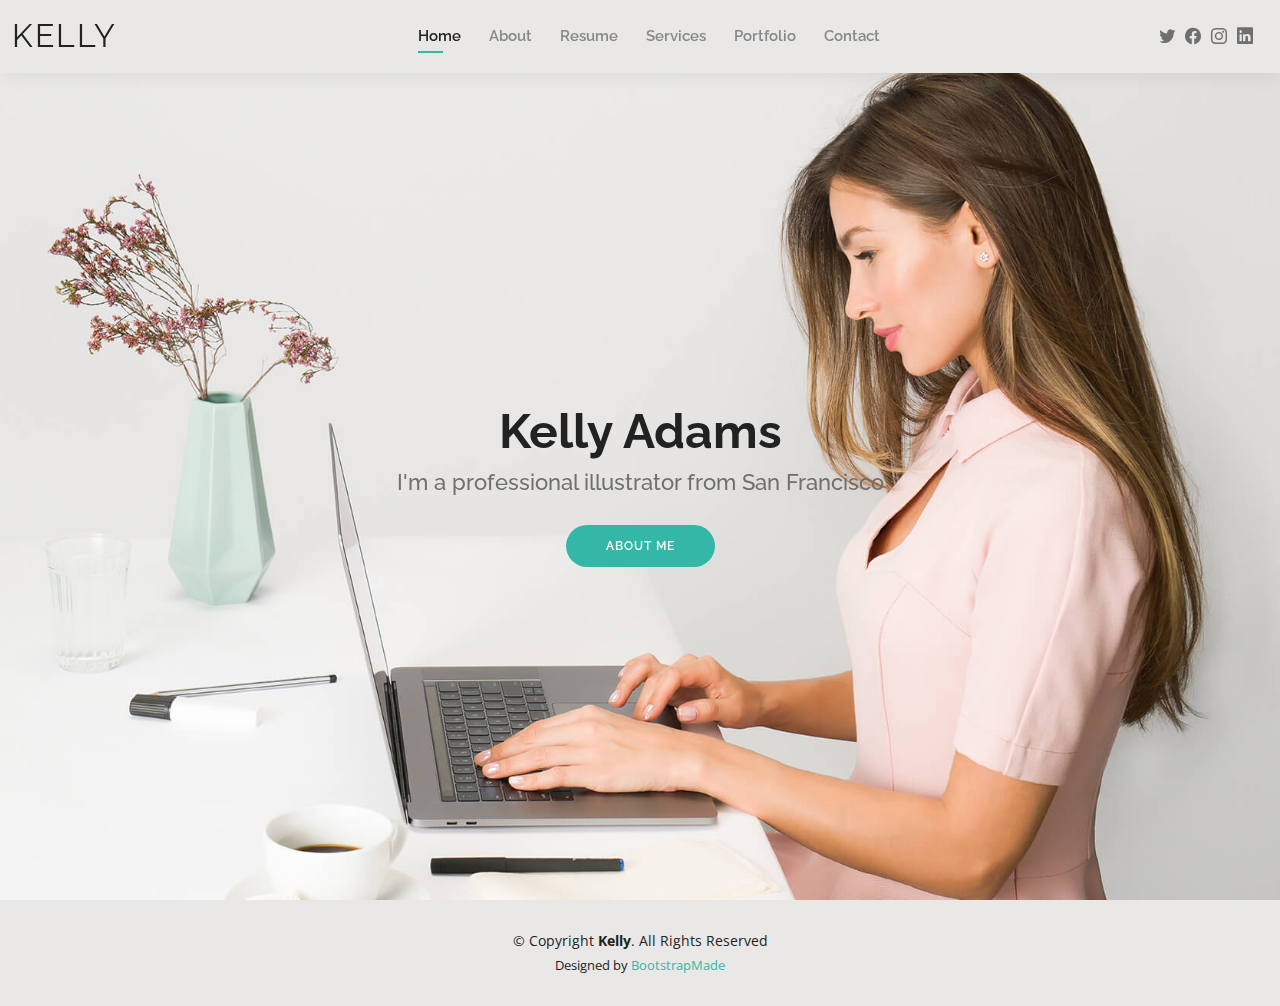
==== template/Kelly/index.html @ 7ccb5e76 "trying a template" ====
<!DOCTYPE html>
<html lang="en">

<head>
  <meta charset="utf-8">
  <meta content="width=device-width, initial-scale=1.0" name="viewport">

  <title>Kelly Bootstrap Template - Index</title>
  <meta content="" name="description">
  <meta content="" name="keywords">

  <!-- Favicons -->
  <link href="assets/img/favicon.png" rel="icon">
  <link href="assets/img/apple-touch-icon.png" rel="apple-touch-icon">

  <!-- Google Fonts -->
  <link href="https://fonts.googleapis.com/css?family=Open+Sans:300,300i,400,400i,600,600i,700,700i|Raleway:300,300i,400,400i,500,500i,600,600i,700,700i|Poppins:300,300i,400,400i,500,500i,600,600i,700,700i" rel="stylesheet">

  <!-- Vendor CSS Files -->
  <link href="assets/vendor/aos/aos.css" rel="stylesheet">
  <link href="assets/vendor/bootstrap/css/bootstrap.min.css" rel="stylesheet">
  <link href="assets/vendor/bootstrap-icons/bootstrap-icons.css" rel="stylesheet">
  <link href="assets/vendor/boxicons/css/boxicons.min.css" rel="stylesheet">
  <link href="assets/vendor/glightbox/css/glightbox.min.css" rel="stylesheet">
  <link href="assets/vendor/swiper/swiper-bundle.min.css" rel="stylesheet">

  <!-- Template Main CSS File -->
  <link href="assets/css/style.css" rel="stylesheet">

  <!-- =======================================================
  * Template Name: Kelly - v4.1.0
  * Template URL: https://bootstrapmade.com/kelly-free-bootstrap-cv-resume-html-template/
  * Author: BootstrapMade.com
  * License: https://bootstrapmade.com/license/
  ======================================================== -->
</head>

<body>

  <!-- ======= Header ======= -->
  <header id="header" class="fixed-top">
    <div class="container-fluid d-flex justify-content-between align-items-center">

      <h1 class="logo me-auto me-lg-0"><a href="index.html">Kelly</a></h1>
      <!-- Uncomment below if you prefer to use an image logo -->
      <!-- <a href="index.html" class="logo"><img src="assets/img/logo.png" alt="" class="img-fluid"></a>-->

      <nav id="navbar" class="navbar order-last order-lg-0">
        <ul>
          <li><a class="active" href="index.html">Home</a></li>
          <li><a href="about.html">About</a></li>
          <li><a href="resume.html">Resume</a></li>
          <li><a href="services.html">Services</a></li>
          <li><a href="portfolio.html">Portfolio</a></li>
          <li><a href="contact.html">Contact</a></li>
        </ul>
        <i class="bi bi-list mobile-nav-toggle"></i>
      </nav><!-- .navbar -->

      <div class="header-social-links">
        <a href="#" class="twitter"><i class="bi bi-twitter"></i></a>
        <a href="#" class="facebook"><i class="bi bi-facebook"></i></a>
        <a href="#" class="instagram"><i class="bi bi-instagram"></i></a>
        <a href="#" class="linkedin"><i class="bi bi-linkedin"></i></i></a>
      </div>

    </div>

  </header><!-- End Header -->

  <!-- ======= Hero Section ======= -->
  <section id="hero" class="d-flex align-items-center">
    <div class="container d-flex flex-column align-items-center" data-aos="zoom-in" data-aos-delay="100">
      <h1>Kelly Adams</h1>
      <h2>I'm a professional illustrator from San Francisco</h2>
      <a href="about.html" class="btn-about">About Me</a>
    </div>
  </section><!-- End Hero -->

  <!-- ======= Footer ======= -->
  <footer id="footer">
    <div class="container">
      <div class="copyright">
        &copy; Copyright <strong><span>Kelly</span></strong>. All Rights Reserved
      </div>
      <div class="credits">
        <!-- All the links in the footer should remain intact. -->
        <!-- You can delete the links only if you purchased the pro version. -->
        <!-- Licensing information: https://bootstrapmade.com/license/ -->
        <!-- Purchase the pro version with working PHP/AJAX contact form: https://bootstrapmade.com/kelly-free-bootstrap-cv-resume-html-template/ -->
        Designed by <a href="https://bootstrapmade.com/">BootstrapMade</a>
      </div>
    </div>
  </footer><!-- End  Footer -->

  <div id="preloader"></div>
  <a href="#" class="back-to-top d-flex align-items-center justify-content-center"><i class="bi bi-arrow-up-short"></i></a>

  <!-- Vendor JS Files -->
  <script src="assets/vendor/aos/aos.js"></script>
  <script src="assets/vendor/bootstrap/js/bootstrap.bundle.min.js"></script>
  <script src="assets/vendor/glightbox/js/glightbox.min.js"></script>
  <script src="assets/vendor/isotope-layout/isotope.pkgd.min.js"></script>
  <script src="assets/vendor/php-email-form/validate.js"></script>
  <script src="assets/vendor/purecounter/purecounter.js"></script>
  <script src="assets/vendor/swiper/swiper-bundle.min.js"></script>
  <script src="assets/vendor/waypoints/noframework.waypoints.js"></script>

  <!-- Template Main JS File -->
  <script src="assets/js/main.js"></script>

</body>

</html>
---- template/Kelly/assets/css/style.css ----
/**
* Template Name: Kelly - v4.1.0
* Template URL: https://bootstrapmade.com/kelly-free-bootstrap-cv-resume-html-template/
* Author: BootstrapMade.com
* License: https://bootstrapmade.com/license/
*/

/*--------------------------------------------------------------
# General
--------------------------------------------------------------*/
body {
  font-family: "Open Sans", sans-serif;
  color: #444444;
}

a {
  color: #34b7a7;
  text-decoration: none;
}

a:hover {
  color: #51cdbe;
  text-decoration: none;
}

h1, h2, h3, h4, h5, h6 {
  font-family: "Raleway", sans-serif;
}

#main {
  margin-top: 50px;
}

@media (max-width: 992px) {
  #main {
    margin-top: 30px;
  }
}

/*--------------------------------------------------------------
# Preloader
--------------------------------------------------------------*/
#preloader {
  position: fixed;
  top: 0;
  left: 0;
  right: 0;
  bottom: 0;
  z-index: 9999;
  overflow: hidden;
  background: #fff;
}

#preloader:before {
  content: "";
  position: fixed;
  top: calc(50% - 30px);
  left: calc(50% - 30px);
  border: 6px solid #34b7a7;
  border-top-color: #dcf5f2;
  border-radius: 50%;
  width: 60px;
  height: 60px;
  -webkit-animation: animate-preloader 1s linear infinite;
  animation: animate-preloader 1s linear infinite;
}

@-webkit-keyframes animate-preloader {
  0% {
    transform: rotate(0deg);
  }
  100% {
    transform: rotate(360deg);
  }
}

@keyframes animate-preloader {
  0% {
    transform: rotate(0deg);
  }
  100% {
    transform: rotate(360deg);
  }
}

/*--------------------------------------------------------------
# Back to top button
--------------------------------------------------------------*/
.back-to-top {
  position: fixed;
  visibility: hidden;
  opacity: 0;
  right: 15px;
  bottom: 15px;
  z-index: 996;
  background: #34b7a7;
  width: 40px;
  height: 40px;
  border-radius: 50px;
  transition: all 0.4s;
}

.back-to-top i {
  font-size: 24px;
  color: #fff;
  line-height: 0;
}

.back-to-top:hover {
  background: #49cbbb;
  color: #fff;
}

.back-to-top.active {
  visibility: visible;
  opacity: 1;
}

/*--------------------------------------------------------------
# Header
--------------------------------------------------------------*/
#header {
  background: #e9e8e6;
  box-shadow: 0px 0px 25px 0 rgba(0, 0, 0, 0.08);
  z-index: 997;
  padding: 15px 0;
}

#header .logo {
  font-size: 32px;
  margin: 0;
  padding: 0;
  line-height: 1;
  font-weight: 400;
  letter-spacing: 2px;
  text-transform: uppercase;
}

#header .logo a {
  color: #222222;
}

#header .logo img {
  max-height: 40px;
}

@media (max-width: 992px) {
  #header .logo {
    font-size: 28px;
  }
}

/*--------------------------------------------------------------
# Header Social Links
--------------------------------------------------------------*/
.header-social-links {
  padding-right: 15px;
}

.header-social-links a {
  color: #6f6f6f;
  padding-left: 6px;
  display: inline-block;
  line-height: 0px;
  transition: 0.3s;
  font-size: 16px;
}

.header-social-links a:hover {
  color: #34b7a7;
}

/*--------------------------------------------------------------
# Navigation Menu
--------------------------------------------------------------*/
/**
* Desktop Navigation 
*/
.navbar {
  padding: 0;
}

.navbar ul {
  margin: 0;
  padding: 0;
  display: flex;
  list-style: none;
  align-items: center;
}

.navbar li {
  position: relative;
  padding: 10px 0 10px 28px;
}

.navbar a {
  display: flex;
  align-items: center;
  justify-content: space-between;
  font-family: "Raleway", sans-serif;
  font-size: 15px;
  font-weight: 600;
  color: #888888;
  white-space: nowrap;
  transition: 0.3s;
  position: relative;
}

.navbar a i {
  font-size: 12px;
  line-height: 0;
  margin-left: 5px;
}

.navbar > ul > li > a:before {
  content: "";
  position: absolute;
  width: 0;
  height: 2px;
  bottom: -5px;
  left: 0;
  background-color: #34b7a7;
  visibility: hidden;
  width: 0px;
  transition: all 0.3s ease-in-out 0s;
}

.navbar a:hover:before, .navbar li:hover > a:before, .navbar .active:before {
  visibility: visible;
  width: 25px;
}

.navbar a:hover, .navbar .active, .navbar li:hover > a {
  color: #222222;
}

.navbar .dropdown ul {
  display: block;
  position: absolute;
  left: 14px;
  top: calc(100% + 30px);
  margin: 0;
  padding: 10px 0;
  z-index: 99;
  opacity: 0;
  visibility: hidden;
  background: #fff;
  box-shadow: 0px 0px 30px rgba(127, 137, 161, 0.25);
  transition: 0.3s;
  border-radius: 4px;
}

.navbar .dropdown ul li {
  min-width: 200px;
  padding: 0;
}

.navbar .dropdown ul a {
  padding: 10px 20px;
  font-size: 15px;
  text-transform: none;
  font-weight: 600;
}

.navbar .dropdown ul a i {
  font-size: 12px;
}

.navbar .dropdown ul a:hover, .navbar .dropdown ul .active:hover, .navbar .dropdown ul li:hover > a {
  color: #34b7a7;
}

.navbar .dropdown:hover > ul {
  opacity: 1;
  top: 100%;
  visibility: visible;
}

.navbar .dropdown .dropdown ul {
  top: 0;
  left: calc(100% - 30px);
  visibility: hidden;
}

.navbar .dropdown .dropdown:hover > ul {
  opacity: 1;
  top: 0;
  left: 100%;
  visibility: visible;
}

@media (max-width: 1366px) {
  .navbar .dropdown .dropdown ul {
    left: -90%;
  }
  .navbar .dropdown .dropdown:hover > ul {
    left: -100%;
  }
}

/**
* Mobile Navigation 
*/
.mobile-nav-toggle {
  color: #222222;
  font-size: 28px;
  cursor: pointer;
  display: none;
  line-height: 0;
  transition: 0.5s;
}

.mobile-nav-toggle.bi-x {
  color: #fff;
}

@media (max-width: 991px) {
  .mobile-nav-toggle {
    display: block;
  }
  .navbar ul {
    display: none;
  }
}

.navbar-mobile {
  position: fixed;
  overflow: hidden;
  top: 0;
  right: 0;
  left: 0;
  bottom: 0;
  background: rgba(9, 9, 9, 0.9);
  transition: 0.3s;
  z-index: 999;
}

.navbar-mobile .mobile-nav-toggle {
  position: absolute;
  top: 15px;
  right: 15px;
}

.navbar-mobile ul {
  display: block;
  position: absolute;
  top: 55px;
  right: 15px;
  bottom: 15px;
  left: 15px;
  padding: 10px 0;
  border-radius: 10px;
  background-color: #fff;
  overflow-y: auto;
  transition: 0.3s;
}

.navbar-mobile a {
  font-size: 15px;
  padding-right: 15px;
  color: #222222;
}

.navbar-mobile a:hover, .navbar-mobile .active, .navbar-mobile li:hover > a {
  color: #34b7a7;
}

.navbar-mobile .getstarted {
  margin: 15px;
}

.navbar-mobile .dropdown ul {
  position: static;
  display: none;
  margin: 10px 20px;
  padding: 10px 0;
  z-index: 99;
  opacity: 1;
  visibility: visible;
  background: #fff;
  box-shadow: 0px 0px 30px rgba(127, 137, 161, 0.25);
}

.navbar-mobile .dropdown ul li {
  min-width: 200px;
}

.navbar-mobile .dropdown ul a {
  padding: 10px 20px;
}

.navbar-mobile .dropdown ul a i {
  font-size: 12px;
}

.navbar-mobile .dropdown ul a:hover, .navbar-mobile .dropdown ul .active:hover, .navbar-mobile .dropdown ul li:hover > a {
  color: #34b7a7;
}

.navbar-mobile .dropdown > .dropdown-active {
  display: block;
}

/*--------------------------------------------------------------
# Hero Section
--------------------------------------------------------------*/
#hero {
  width: 100%;
  height: 100vh;
  background: url("../img/hero-bg.jpg") top right;
  background-size: cover;
}

#hero .container {
  padding-top: 70px;
  position: relative;
}

@media (max-width: 992px) {
  #hero .container {
    padding-top: 58px;
  }
}

#hero h1 {
  margin: 0;
  font-size: 48px;
  font-weight: 700;
  line-height: 56px;
  color: #222222;
}

#hero h2 {
  color: #6f6f6f;
  margin: 10px 0 0 0;
  font-size: 22px;
}

#hero .btn-about {
  font-family: "Raleway", sans-serif;
  text-transform: uppercase;
  font-weight: 600;
  font-size: 12px;
  letter-spacing: 1px;
  display: inline-block;
  padding: 12px 40px;
  border-radius: 50px;
  transition: 0.5s;
  margin-top: 30px;
  color: #fff;
  background: #34b7a7;
}

#hero .btn-about:hover {
  background: #3dc8b7;
}

@media (min-width: 1024px) {
  #hero {
    background-attachment: fixed;
  }
}

@media (max-width: 992px) {
  #hero:before {
    content: "";
    background: rgba(255, 255, 255, 0.8);
    position: absolute;
    bottom: 0;
    top: 0;
    left: 0;
    right: 0;
  }
  #hero h1 {
    font-size: 28px;
    line-height: 36px;
  }
  #hero h2 {
    font-size: 18px;
    line-height: 24px;
  }
}

/*--------------------------------------------------------------
# Sections General
--------------------------------------------------------------*/
section {
  padding: 60px 0;
}

.section-bg {
  background-color: #e7f8f6;
}

.section-title {
  text-align: center;
  padding-bottom: 30px;
}

.section-title h2 {
  font-size: 32px;
  font-weight: bold;
  text-transform: uppercase;
  margin-bottom: 20px;
  padding-bottom: 20px;
  position: relative;
}

.section-title h2::after {
  content: '';
  position: absolute;
  display: block;
  width: 50px;
  height: 3px;
  background: #34b7a7;
  bottom: 0;
  left: calc(50% - 25px);
}

.section-title p {
  margin-bottom: 0;
}

/*--------------------------------------------------------------
# Cta
--------------------------------------------------------------*/
.cta {
  background: linear-gradient(rgba(0, 0, 0, 0.6), rgba(0, 0, 0, 0.6)), url("../img/bg-1.jpg") fixed center center;
  background-size: cover;
  padding: 80px 0;
}

.cta h3 {
  color: #fff;
  font-size: 28px;
  font-weight: 700;
}

.cta p {
  color: #fff;
}

.cta .cta-btn {
  font-family: "Raleway", sans-serif;
  text-transform: uppercase;
  font-weight: 500;
  font-size: 16px;
  letter-spacing: 1px;
  display: inline-block;
  padding: 8px 20px;
  border-radius: 2px;
  transition: 0.5s;
  margin: 10px;
  border: 2px solid #fff;
  color: #fff;
}

.cta .cta-btn:hover {
  background: #34b7a7;
  border: 2px solid #34b7a7;
}

@media (max-width: 1024px) {
  .cta {
    background-attachment: scroll;
  }
}

@media (min-width: 769px) {
  .cta .cta-btn-container {
    display: flex;
    align-items: center;
    justify-content: flex-end;
  }
}

/*--------------------------------------------------------------
# About
--------------------------------------------------------------*/
.about .content h3 {
  font-weight: 700;
  font-size: 26px;
  color: #555555;
}

.about .content ul {
  list-style: none;
  padding: 0;
}

.about .content ul li {
  padding-bottom: 10px;
}

.about .content ul i {
  font-size: 20px;
  padding-right: 2px;
  color: #34b7a7;
}

.about .content p:last-child {
  margin-bottom: 0;
}

/*--------------------------------------------------------------
# Skills
--------------------------------------------------------------*/
.skills .progress {
  height: 60px;
  display: block;
  background: none;
  border-radius: 0;
}

.skills .progress .skill {
  padding: 10px 0;
  margin: 0 0 6px 0;
  text-transform: uppercase;
  display: block;
  font-weight: 600;
  font-family: "Poppins", sans-serif;
  color: #222222;
}

.skills .progress .skill .val {
  float: right;
  font-style: normal;
}

.skills .progress-bar-wrap {
  background: #f3f3f3;
}

.skills .progress-bar {
  width: 1px;
  height: 10px;
  transition: .9s;
  background-color: #34b7a7;
}

/*--------------------------------------------------------------
# Facts
--------------------------------------------------------------*/
.facts .counters span {
  font-size: 48px;
  display: block;
  color: #34b7a7;
}

.facts .counters p {
  padding: 0;
  margin: 0 0 20px 0;
  font-family: "Raleway", sans-serif;
  font-size: 14px;
}

/*--------------------------------------------------------------
# Testimonials
--------------------------------------------------------------*/
.testimonials .section-header {
  margin-bottom: 40px;
}

.testimonials .testimonial-item {
  text-align: center;
}

.testimonials .testimonial-item .testimonial-img {
  width: 120px;
  border-radius: 50%;
  border: 4px solid #fff;
  margin: 0 auto;
}

.testimonials .testimonial-item h3 {
  font-size: 20px;
  font-weight: bold;
  margin: 10px 0 5px 0;
  color: #111;
}

.testimonials .testimonial-item h4 {
  font-size: 14px;
  color: #999;
  margin: 0 0 15px 0;
}

.testimonials .testimonial-item .quote-icon-left, .testimonials .testimonial-item .quote-icon-right {
  color: #c8efea;
  font-size: 26px;
}

.testimonials .testimonial-item .quote-icon-left {
  display: inline-block;
  left: -5px;
  position: relative;
}

.testimonials .testimonial-item .quote-icon-right {
  display: inline-block;
  right: -5px;
  position: relative;
  top: 10px;
}

.testimonials .testimonial-item p {
  font-style: italic;
  margin: 0 auto 15px auto;
}

@media (min-width: 992px) {
  .testimonials .testimonial-item p {
    width: 80%;
  }
}

.testimonials .swiper-pagination {
  margin-top: 20px;
  position: relative;
}

.testimonials .swiper-pagination .swiper-pagination-bullet {
  width: 12px;
  height: 12px;
  background-color: #fff;
  opacity: 1;
  border: 1px solid #34b7a7;
}

.testimonials .swiper-pagination .swiper-pagination-bullet-active {
  background-color: #34b7a7;
}

/*--------------------------------------------------------------
# Resume
--------------------------------------------------------------*/
.resume .resume-title {
  font-size: 26px;
  font-weight: 400;
  margin-top: 20px;
  margin-bottom: 20px;
  color: #222222;
}

.resume .resume-item {
  padding: 0 0 20px 20px;
  margin-top: -2px;
  border-left: 2px solid #34b7a7;
  position: relative;
}

.resume .resume-item h4 {
  line-height: 18px;
  font-size: 18px;
  font-weight: 600;
  font-family: "Poppins", sans-serif;
  color: #1d685f;
  margin-bottom: 10px;
}

.resume .resume-item h5 {
  font-size: 16px;
  background: #effbf9;
  padding: 5px 15px;
  display: inline-block;
  font-weight: 600;
  margin-bottom: 10px;
  color: #34b7a7;
}

.resume .resume-item ul {
  padding-left: 20px;
}

.resume .resume-item ul li {
  padding-bottom: 10px;
}

.resume .resume-item:last-child {
  padding-bottom: 0;
}

.resume .resume-item::before {
  content: "";
  position: absolute;
  width: 16px;
  height: 16px;
  border-radius: 50px;
  left: -9px;
  top: 0;
  background: #fff;
  border: 2px solid #34b7a7;
}

/*--------------------------------------------------------------
# Services
--------------------------------------------------------------*/
.services .icon-box {
  text-align: center;
  padding: 70px 20px 80px 20px;
  transition: all ease-in-out 0.3s;
  background: #fff;
  box-shadow: 0px 0 35px 0 rgba(0, 0, 0, 0.08);
}

.services .icon-box .icon {
  margin: 0 auto;
  width: 100px;
  height: 100px;
  display: flex;
  align-items: center;
  justify-content: center;
  transition: ease-in-out 0.3s;
  position: relative;
}

.services .icon-box .icon i {
  font-size: 36px;
  transition: 0.5s;
  position: relative;
}

.services .icon-box .icon svg {
  position: absolute;
  top: 0;
  left: 0;
}

.services .icon-box .icon svg path {
  transition: 0.5s;
  fill: #f5f5f5;
}

.services .icon-box h4 {
  font-weight: 600;
  margin: 10px 0 15px 0;
  font-size: 22px;
}

.services .icon-box h4 a {
  color: #222222;
  transition: ease-in-out 0.3s;
}

.services .icon-box p {
  line-height: 24px;
  font-size: 14px;
  margin-bottom: 0;
}

.services .iconbox-blue i {
  color: #47aeff;
}

.services .iconbox-blue:hover .icon i {
  color: #fff;
}

.services .iconbox-blue:hover .icon path {
  fill: #47aeff;
}

.services .iconbox-orange i {
  color: #ffa76e;
}

.services .iconbox-orange:hover .icon i {
  color: #fff;
}

.services .iconbox-orange:hover .icon path {
  fill: #ffa76e;
}

.services .iconbox-pink i {
  color: #e80368;
}

.services .iconbox-pink:hover .icon i {
  color: #fff;
}

.services .iconbox-pink:hover .icon path {
  fill: #e80368;
}

.services .iconbox-yellow i {
  color: #ffbb2c;
}

.services .iconbox-yellow:hover .icon i {
  color: #fff;
}

.services .iconbox-yellow:hover .icon path {
  fill: #ffbb2c;
}

.services .iconbox-red i {
  color: #ff5828;
}

.services .iconbox-red:hover .icon i {
  color: #fff;
}

.services .iconbox-red:hover .icon path {
  fill: #ff5828;
}

.services .iconbox-teal i {
  color: #11dbcf;
}

.services .iconbox-teal:hover .icon i {
  color: #fff;
}

.services .iconbox-teal:hover .icon path {
  fill: #11dbcf;
}

/*--------------------------------------------------------------
# Portfolio
--------------------------------------------------------------*/
.portfolio .portfolio-item {
  margin-bottom: 30px;
}

.portfolio #portfolio-flters {
  padding: 0;
  margin: 0 auto 20px auto;
  list-style: none;
  text-align: center;
}

.portfolio #portfolio-flters li {
  cursor: pointer;
  display: inline-block;
  padding: 8px 16px 10px 16px;
  font-size: 13px;
  font-weight: 500;
  line-height: 1;
  text-transform: uppercase;
  color: #444444;
  margin-bottom: 5px;
  transition: all 0.3s ease-in-out;
  border-radius: 50px;
}

.portfolio #portfolio-flters li:hover, .portfolio #portfolio-flters li.filter-active {
  color: #fff;
  background: #34b7a7;
}

.portfolio #portfolio-flters li:last-child {
  margin-right: 0;
}

.portfolio .portfolio-wrap {
  transition: 0.3s;
  position: relative;
  overflow: hidden;
  z-index: 1;
  background: rgba(34, 34, 34, 0.6);
}

.portfolio .portfolio-wrap::before {
  content: "";
  background: rgba(34, 34, 34, 0.6);
  position: absolute;
  left: 0;
  right: 0;
  top: 0;
  bottom: 0;
  transition: all ease-in-out 0.3s;
  z-index: 2;
  opacity: 0;
}

.portfolio .portfolio-wrap img {
  transition: all ease-in-out 0.3s;
}

.portfolio .portfolio-wrap .portfolio-info {
  opacity: 0;
  position: absolute;
  top: 0;
  left: 0;
  right: 0;
  bottom: 0;
  z-index: 3;
  transition: all ease-in-out 0.3s;
  display: flex;
  flex-direction: column;
  justify-content: flex-end;
  align-items: flex-start;
  padding: 20px;
}

.portfolio .portfolio-wrap .portfolio-info h4 {
  font-size: 20px;
  color: #fff;
  font-weight: 600;
}

.portfolio .portfolio-wrap .portfolio-info p {
  color: rgba(255, 255, 255, 0.7);
  font-size: 14px;
  text-transform: uppercase;
  padding: 0;
  margin: 0;
  font-style: italic;
}

.portfolio .portfolio-wrap .portfolio-links {
  text-align: center;
  z-index: 4;
}

.portfolio .portfolio-wrap .portfolio-links a {
  color: #fff;
  margin: 0 5px 0 0;
  font-size: 28px;
  display: inline-block;
  transition: 0.3s;
}

.portfolio .portfolio-wrap .portfolio-links a:hover {
  color: #78d9cd;
}

.portfolio .portfolio-wrap:hover::before {
  opacity: 1;
}

.portfolio .portfolio-wrap:hover img {
  transform: scale(1.2);
}

.portfolio .portfolio-wrap:hover .portfolio-info {
  opacity: 1;
}

/*--------------------------------------------------------------
# Portfolio Details
--------------------------------------------------------------*/
.portfolio-details {
  padding-top: 0;
}

.portfolio-details .portfolio-details-slider img {
  width: 100%;
}

.portfolio-details .portfolio-details-slider .swiper-pagination {
  margin-top: 20px;
  position: relative;
}

.portfolio-details .portfolio-details-slider .swiper-pagination .swiper-pagination-bullet {
  width: 12px;
  height: 12px;
  background-color: #fff;
  opacity: 1;
  border: 1px solid #34b7a7;
}

.portfolio-details .portfolio-details-slider .swiper-pagination .swiper-pagination-bullet-active {
  background-color: #34b7a7;
}

.portfolio-details .portfolio-info {
  padding: 30px;
  box-shadow: 0px 0 30px rgba(34, 34, 34, 0.08);
}

.portfolio-details .portfolio-info h3 {
  font-size: 22px;
  font-weight: 700;
  margin-bottom: 20px;
  padding-bottom: 20px;
  border-bottom: 1px solid #eee;
}

.portfolio-details .portfolio-info ul {
  list-style: none;
  padding: 0;
  font-size: 15px;
}

.portfolio-details .portfolio-info ul li + li {
  margin-top: 10px;
}

.portfolio-details .portfolio-description {
  padding-top: 30px;
}

.portfolio-details .portfolio-description h2 {
  font-size: 26px;
  font-weight: 700;
  margin-bottom: 20px;
}

.portfolio-details .portfolio-description p {
  padding: 0;
}

/*--------------------------------------------------------------
# Contact
--------------------------------------------------------------*/
.contact .info {
  width: 100%;
  background: #fff;
}

.contact .info i {
  font-size: 20px;
  color: #34b7a7;
  float: left;
  width: 44px;
  height: 44px;
  background: #effbf9;
  display: flex;
  justify-content: center;
  align-items: center;
  border-radius: 50px;
  transition: all 0.3s ease-in-out;
}

.contact .info h4 {
  padding: 0 0 0 60px;
  font-size: 22px;
  font-weight: 600;
  margin-bottom: 5px;
  color: #222222;
}

.contact .info p {
  padding: 0 0 0 60px;
  margin-bottom: 0;
  font-size: 14px;
  color: #555555;
}

.contact .info .email, .contact .info .phone {
  margin-top: 40px;
}

.contact .info .email:hover i, .contact .info .address:hover i, .contact .info .phone:hover i {
  background: #34b7a7;
  color: #fff;
}

.contact .php-email-form {
  width: 100%;
  background: #fff;
}

.contact .php-email-form .form-group {
  padding-bottom: 8px;
}

.contact .php-email-form .error-message {
  display: none;
  color: #fff;
  background: #ed3c0d;
  text-align: center;
  padding: 15px;
  font-weight: 600;
}

.contact .php-email-form .sent-message {
  display: none;
  color: #fff;
  background: #18d26e;
  text-align: center;
  padding: 15px;
  font-weight: 600;
}

.contact .php-email-form .loading {
  display: none;
  background: #fff;
  text-align: center;
  padding: 15px;
}

.contact .php-email-form .loading:before {
  content: "";
  display: inline-block;
  border-radius: 50%;
  width: 24px;
  height: 24px;
  margin: 0 10px -6px 0;
  border: 3px solid #18d26e;
  border-top-color: #eee;
  -webkit-animation: animate-loading 1s linear infinite;
  animation: animate-loading 1s linear infinite;
}

.contact .php-email-form input, .contact .php-email-form textarea {
  border-radius: 4px;
  box-shadow: none;
  font-size: 14px;
}

.contact .php-email-form input:focus, .contact .php-email-form textarea:focus {
  border-color: #34b7a7;
}

.contact .php-email-form input {
  height: 44px;
}

.contact .php-email-form textarea {
  padding: 10px 12px;
}

.contact .php-email-form button[type="submit"] {
  background: #34b7a7;
  border: 0;
  padding: 10px 30px 12px 30px;
  color: #fff;
  transition: 0.4s;
  border-radius: 50px;
}

.contact .php-email-form button[type="submit"]:hover {
  background: #3dc8b7;
}

@-webkit-keyframes animate-loading {
  0% {
    transform: rotate(0deg);
  }
  100% {
    transform: rotate(360deg);
  }
}

@keyframes animate-loading {
  0% {
    transform: rotate(0deg);
  }
  100% {
    transform: rotate(360deg);
  }
}

/*--------------------------------------------------------------
# Footer
--------------------------------------------------------------*/
#footer {
  background: #e9e8e6;
  padding: 30px 0;
  color: #222222;
  font-size: 14px;
  text-align: center;
}

#footer .credits {
  padding-top: 5px;
  font-size: 13px;
}

#footer .credits a {
  color: #34b7a7;
}
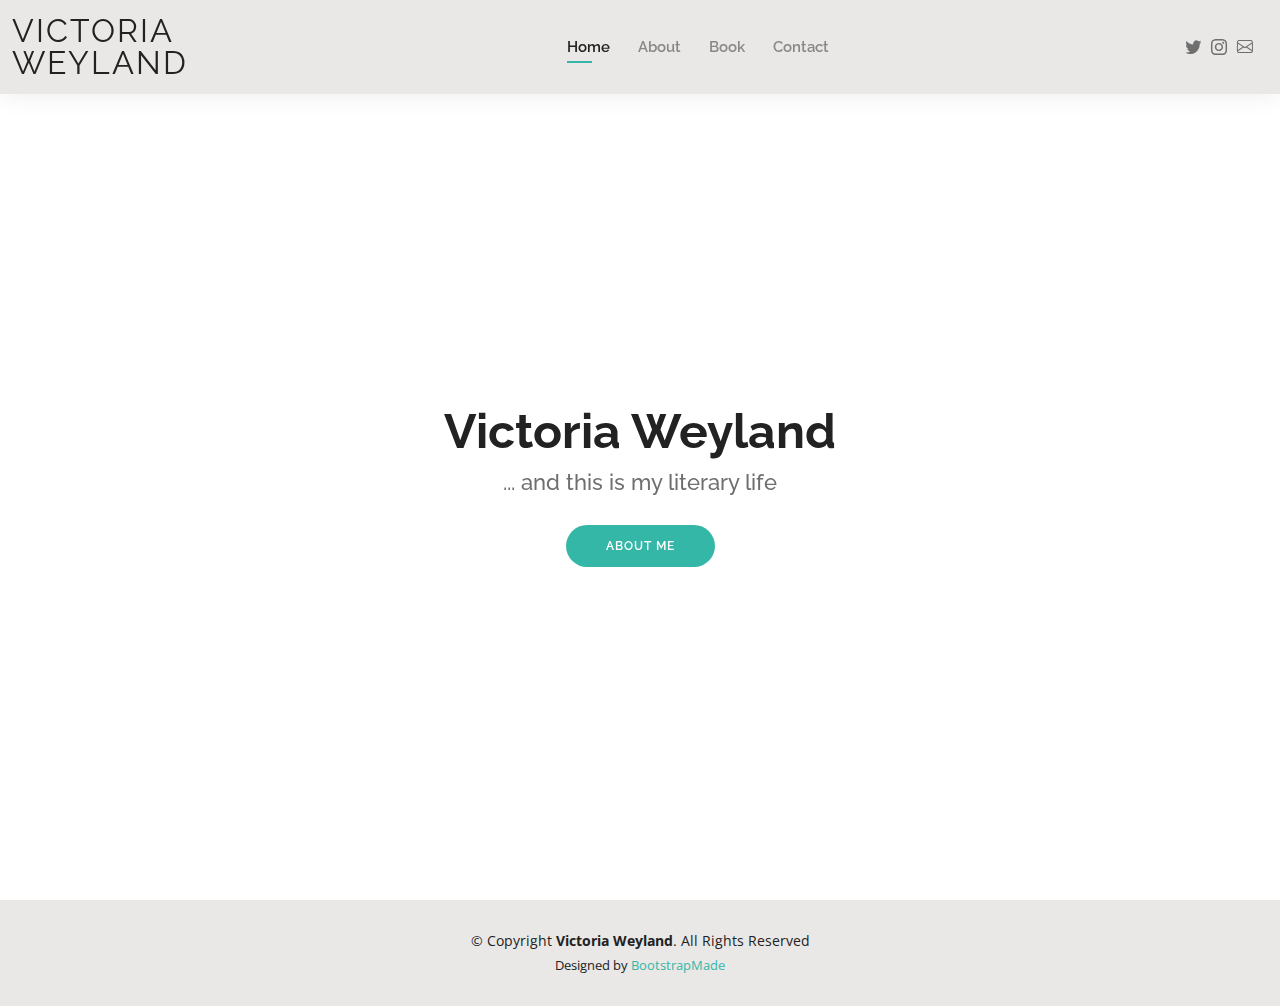
==== commit 45542227: "minimal changes to get skeleton" ====
--- a/template/Kelly/index.html
+++ b/template/Kelly/index.html
@@ -5,13 +5,13 @@
   <meta charset="utf-8">
   <meta content="width=device-width, initial-scale=1.0" name="viewport">
 
-  <title>Kelly Bootstrap Template - Index</title>
-  <meta content="" name="description">
-  <meta content="" name="keywords">
+  <title>Victoria Weyland</title>
+  <meta content="Victoria Weyland Author's Page" name="description">
+  <!-- <meta content="" name="keywords"> -->
 
   <!-- Favicons -->
-  <link href="assets/img/favicon.png" rel="icon">
-  <link href="assets/img/apple-touch-icon.png" rel="apple-touch-icon">
+  <!-- <link href="assets/img/favicon.png" rel="icon"> -->
+  <!-- <link href="assets/img/apple-touch-icon.png" rel="apple-touch-icon"> -->
 
   <!-- Google Fonts -->
   <link href="https://fonts.googleapis.com/css?family=Open+Sans:300,300i,400,400i,600,600i,700,700i|Raleway:300,300i,400,400i,500,500i,600,600i,700,700i|Poppins:300,300i,400,400i,500,500i,600,600i,700,700i" rel="stylesheet">
@@ -41,7 +41,7 @@
   <header id="header" class="fixed-top">
     <div class="container-fluid d-flex justify-content-between align-items-center">
 
-      <h1 class="logo me-auto me-lg-0"><a href="index.html">Kelly</a></h1>
+      <h1 class="logo me-auto me-lg-0"><a href="index.html">Victoria <br/> Weyland</a></h1>
       <!-- Uncomment below if you prefer to use an image logo -->
       <!-- <a href="index.html" class="logo"><img src="assets/img/logo.png" alt="" class="img-fluid"></a>-->
 
@@ -49,9 +49,10 @@
         <ul>
           <li><a class="active" href="index.html">Home</a></li>
           <li><a href="about.html">About</a></li>
-          <li><a href="resume.html">Resume</a></li>
-          <li><a href="services.html">Services</a></li>
-          <li><a href="portfolio.html">Portfolio</a></li>
+          <li><a href="book.html">Book</a></li>
+          <!-- <li><a href="resume.html">Resume</a></li> -->
+          <!-- <li><a href="services.html">Services</a></li> -->
+          <!-- <li><a href="portfolio.html">Portfolio</a></li> -->
           <li><a href="contact.html">Contact</a></li>
         </ul>
         <i class="bi bi-list mobile-nav-toggle"></i>
@@ -59,9 +60,10 @@
 
       <div class="header-social-links">
         <a href="#" class="twitter"><i class="bi bi-twitter"></i></a>
-        <a href="#" class="facebook"><i class="bi bi-facebook"></i></a>
+        <!-- <a href="#" class="facebook"><i class="bi bi-facebook"></i></a> -->
         <a href="#" class="instagram"><i class="bi bi-instagram"></i></a>
-        <a href="#" class="linkedin"><i class="bi bi-linkedin"></i></i></a>
+        <a href="#" class="envelope"><i class="bi bi-envelope"></i></a>
+        <!-- <a href="#" class="linkedin"><i class="bi bi-linkedin"></i></i></a> -->
       </div>
 
     </div>
@@ -71,8 +73,8 @@
   <!-- ======= Hero Section ======= -->
   <section id="hero" class="d-flex align-items-center">
     <div class="container d-flex flex-column align-items-center" data-aos="zoom-in" data-aos-delay="100">
-      <h1>Kelly Adams</h1>
-      <h2>I'm a professional illustrator from San Francisco</h2>
+      <h1>Victoria Weyland</h1>
+      <h2>... and this is my literary life </h2>
       <a href="about.html" class="btn-about">About Me</a>
     </div>
   </section><!-- End Hero -->
@@ -81,7 +83,7 @@
   <footer id="footer">
     <div class="container">
       <div class="copyright">
-        &copy; Copyright <strong><span>Kelly</span></strong>. All Rights Reserved
+        &copy; Copyright <strong><span>Victoria Weyland</span></strong>. All Rights Reserved
       </div>
       <div class="credits">
         <!-- All the links in the footer should remain intact. -->
@@ -111,4 +113,4 @@
 
 </body>
 
-</html>+</html>
--- a/template/Kelly/assets/css/style.css
+++ b/template/Kelly/assets/css/style.css
@@ -1,12 +1,12 @@
-/**
-* Template Name: Kelly - v4.1.0
-* Template URL: https://bootstrapmade.com/kelly-free-bootstrap-cv-resume-html-template/
-* Author: BootstrapMade.com
-* License: https://bootstrapmade.com/license/
-*/
-
-/*--------------------------------------------------------------
-# General
+/**
+* Template Name: Kelly - v4.1.0
+* Template URL: https://bootstrapmade.com/kelly-free-bootstrap-cv-resume-html-template/
+* Author: BootstrapMade.com
+* License: https://bootstrapmade.com/license/
+*/
+
+/*--------------------------------------------------------------
+# General
 --------------------------------------------------------------*/
 body {
   font-family: "Open Sans", sans-serif;
@@ -37,8 +37,8 @@
   }
 }
 
-/*--------------------------------------------------------------
-# Preloader
+/*--------------------------------------------------------------
+# Preloader
 --------------------------------------------------------------*/
 #preloader {
   position: fixed;
@@ -83,8 +83,8 @@
   }
 }
 
-/*--------------------------------------------------------------
-# Back to top button
+/*--------------------------------------------------------------
+# Back to top button
 --------------------------------------------------------------*/
 .back-to-top {
   position: fixed;
@@ -116,8 +116,8 @@
   opacity: 1;
 }
 
-/*--------------------------------------------------------------
-# Header
+/*--------------------------------------------------------------
+# Header
 --------------------------------------------------------------*/
 #header {
   background: #e9e8e6;
@@ -150,8 +150,8 @@
   }
 }
 
-/*--------------------------------------------------------------
-# Header Social Links
+/*--------------------------------------------------------------
+# Header Social Links
 --------------------------------------------------------------*/
 .header-social-links {
   padding-right: 15px;
@@ -170,11 +170,11 @@
   color: #34b7a7;
 }
 
-/*--------------------------------------------------------------
-# Navigation Menu
---------------------------------------------------------------*/
-/**
-* Desktop Navigation 
+/*--------------------------------------------------------------
+# Navigation Menu
+--------------------------------------------------------------*/
+/**
+* Desktop Navigation
 */
 .navbar {
   padding: 0;
@@ -298,8 +298,8 @@
   }
 }
 
-/**
-* Mobile Navigation 
+/**
+* Mobile Navigation
 */
 .mobile-nav-toggle {
   color: #222222;
@@ -401,14 +401,14 @@
   display: block;
 }
 
-/*--------------------------------------------------------------
-# Hero Section
+/*--------------------------------------------------------------
+# Hero Section
 --------------------------------------------------------------*/
 #hero {
   width: 100%;
   height: 100vh;
-  background: url("../img/hero-bg.jpg") top right;
-  background-size: cover;
+  /* background: url("../img/hero-bg.jpg") top right; */
+  /* background-size: cover; */
 }
 
 #hero .container {
@@ -481,8 +481,8 @@
   }
 }
 
-/*--------------------------------------------------------------
-# Sections General
+/*--------------------------------------------------------------
+# Sections General
 --------------------------------------------------------------*/
 section {
   padding: 60px 0;
@@ -521,8 +521,8 @@
   margin-bottom: 0;
 }
 
-/*--------------------------------------------------------------
-# Cta
+/*--------------------------------------------------------------
+# Cta
 --------------------------------------------------------------*/
 .cta {
   background: linear-gradient(rgba(0, 0, 0, 0.6), rgba(0, 0, 0, 0.6)), url("../img/bg-1.jpg") fixed center center;
@@ -574,8 +574,8 @@
   }
 }
 
-/*--------------------------------------------------------------
-# About
+/*--------------------------------------------------------------
+# About
 --------------------------------------------------------------*/
 .about .content h3 {
   font-weight: 700;
@@ -602,8 +602,8 @@
   margin-bottom: 0;
 }
 
-/*--------------------------------------------------------------
-# Skills
+/*--------------------------------------------------------------
+# Skills
 --------------------------------------------------------------*/
 .skills .progress {
   height: 60px;
@@ -638,8 +638,8 @@
   background-color: #34b7a7;
 }
 
-/*--------------------------------------------------------------
-# Facts
+/*--------------------------------------------------------------
+# Facts
 --------------------------------------------------------------*/
 .facts .counters span {
   font-size: 48px;
@@ -654,8 +654,8 @@
   font-size: 14px;
 }
 
-/*--------------------------------------------------------------
-# Testimonials
+/*--------------------------------------------------------------
+# Testimonials
 --------------------------------------------------------------*/
 .testimonials .section-header {
   margin-bottom: 40px;
@@ -731,8 +731,8 @@
   background-color: #34b7a7;
 }
 
-/*--------------------------------------------------------------
-# Resume
+/*--------------------------------------------------------------
+# Resume
 --------------------------------------------------------------*/
 .resume .resume-title {
   font-size: 26px;
@@ -792,8 +792,8 @@
   border: 2px solid #34b7a7;
 }
 
-/*--------------------------------------------------------------
-# Services
+/*--------------------------------------------------------------
+# Services
 --------------------------------------------------------------*/
 .services .icon-box {
   text-align: center;
@@ -920,8 +920,8 @@
   fill: #11dbcf;
 }
 
-/*--------------------------------------------------------------
-# Portfolio
+/*--------------------------------------------------------------
+# Portfolio
 --------------------------------------------------------------*/
 .portfolio .portfolio-item {
   margin-bottom: 30px;
@@ -1042,8 +1042,8 @@
   opacity: 1;
 }
 
-/*--------------------------------------------------------------
-# Portfolio Details
+/*--------------------------------------------------------------
+# Portfolio Details
 --------------------------------------------------------------*/
 .portfolio-details {
   padding-top: 0;
@@ -1107,8 +1107,8 @@
   padding: 0;
 }
 
-/*--------------------------------------------------------------
-# Contact
+/*--------------------------------------------------------------
+# Contact
 --------------------------------------------------------------*/
 .contact .info {
   width: 100%;
@@ -1249,8 +1249,8 @@
   }
 }
 
-/*--------------------------------------------------------------
-# Footer
+/*--------------------------------------------------------------
+# Footer
 --------------------------------------------------------------*/
 #footer {
   background: #e9e8e6;
